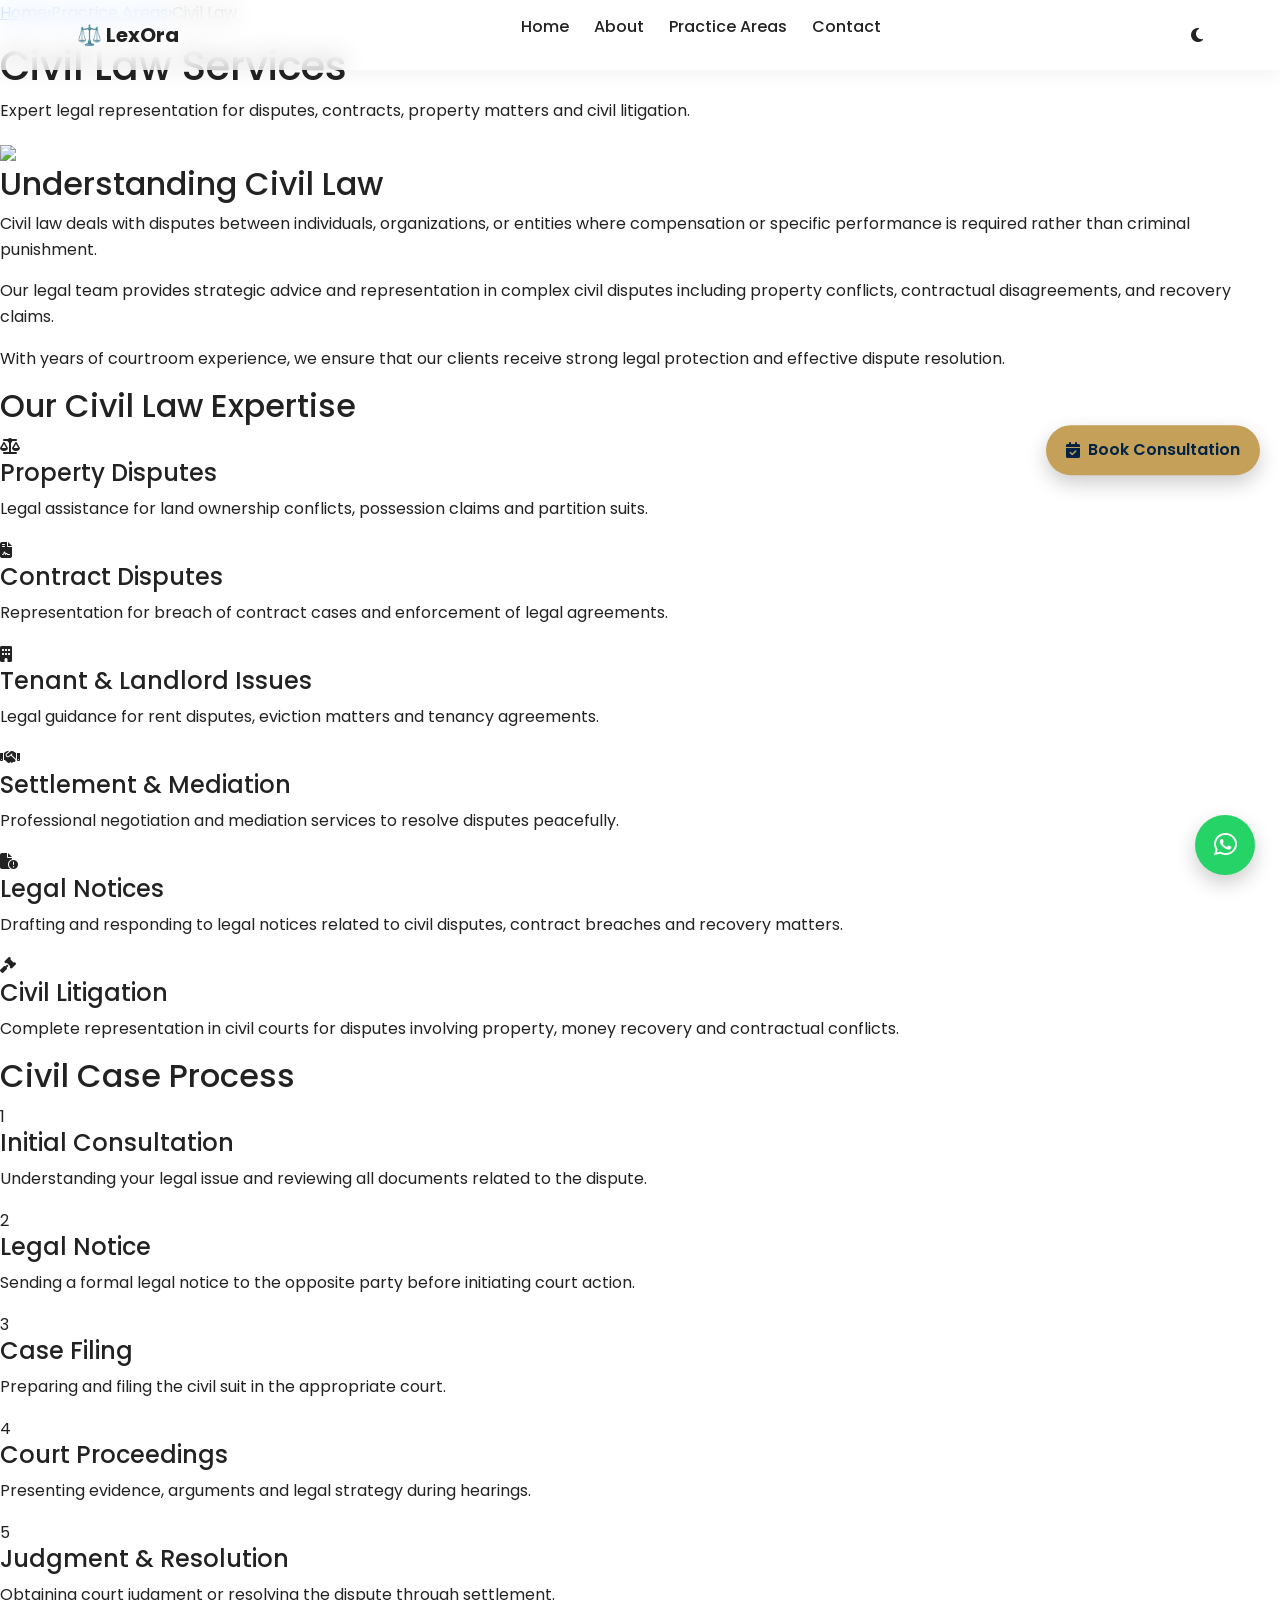
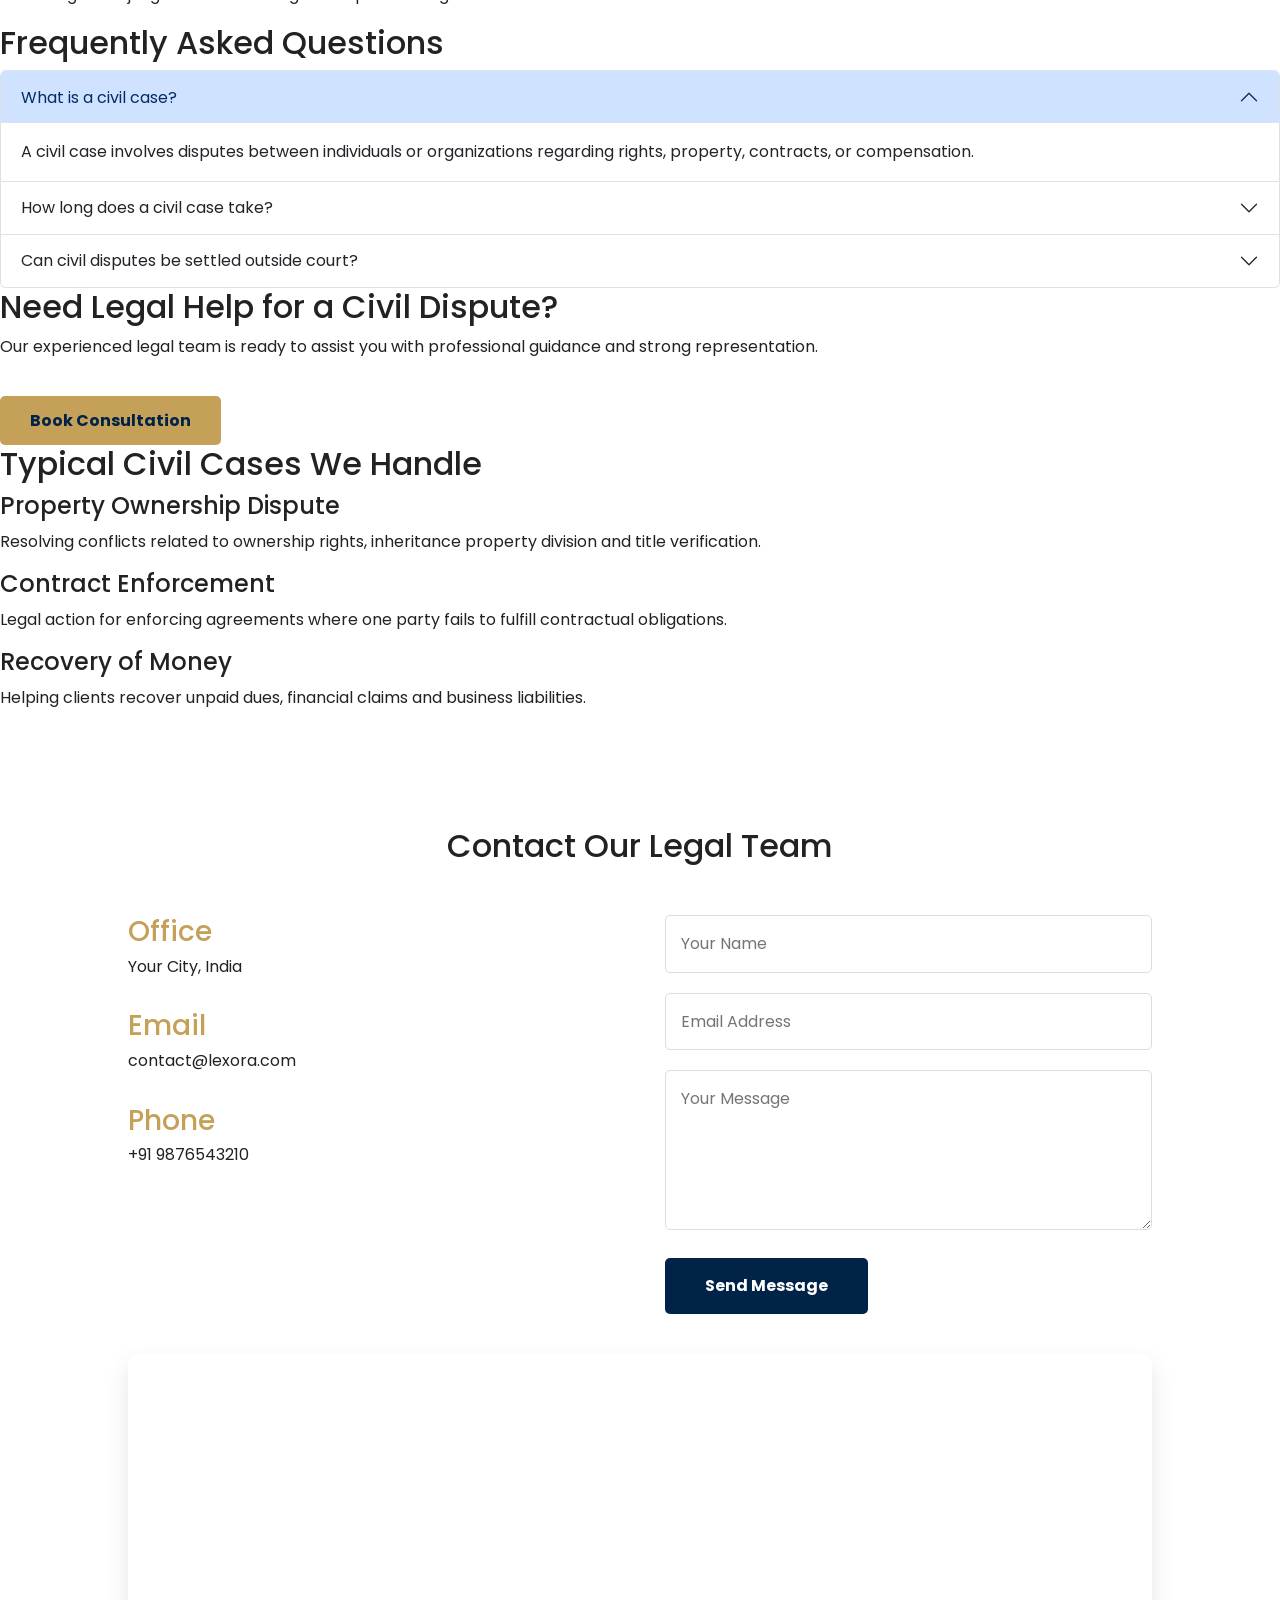
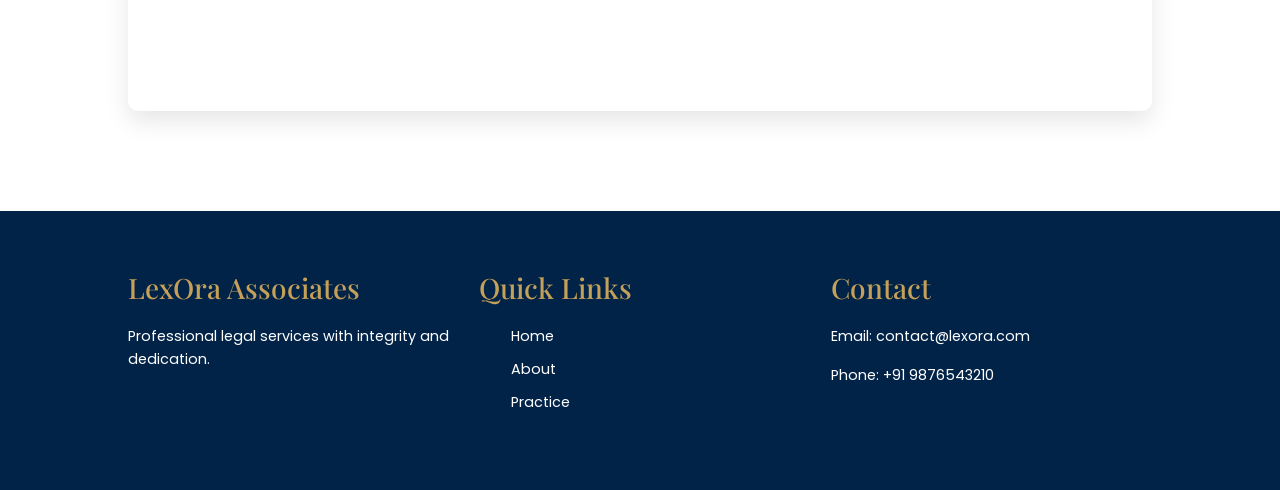
==== civil-law.html @ 140ff8e8 "new template and common header footer added header and footer get rendered in every page, civil-law." ====
<!DOCTYPE html>

<html lang="en">
<head>

    <meta charset="UTF-8">
    <meta name="viewport" content="width=device-width, initial-scale=1.0">
    <title>Civil Law | Lexora Associates</title>
    <meta name="description" content="Expert civil law services including property disputes, contract issues, recovery cases and legal consultation.">
    <meta name="keywords" content="civil lawyer, property dispute lawyer, civil litigation advocate">
    <meta name="author" content="LexOra Associates">

    <meta property="og:title" content="Civil Law Services | Lexora Associates">
    <meta property="og:description" content="Professional civil law legal services and dispute resolution.">
    <meta property="og:type" content="website">


    <!-- Google Fonts -->
    <link href="https://fonts.googleapis.com/css2?family=Poppins:wght@300;400;500;600&family=Playfair+Display:wght@600;700&display=swap" rel="stylesheet">
    <!-- Font Awesome -->
    <link rel="stylesheet" href="https://cdnjs.cloudflare.com/ajax/libs/font-awesome/6.5.0/css/all.min.css">
    <!-- Bootstrap -->
    <link href="https://cdn.jsdelivr.net/npm/bootstrap@5.3.2/dist/css/bootstrap.min.css" rel="stylesheet">
    <!-- AOS -->
    <link href="https://unpkg.com/aos@2.3.4/dist/aos.css" rel="stylesheet">
    <!-- Main Website CSS -->
    <link rel="stylesheet" href="css/style.css">
    <!-- Floating Menu CSS -->
    <link rel="stylesheet" href="css/mobile-floating-menu.css">
    <!-- Page Specific CSS -->
    <link rel="stylesheet" href="css/civil.css">

</head>
<body>

    <div class="scroll-progress"></div>

    <!-- Navigation Bar from js-->
    <div id="header"></div>

    <!-- HERO -->
    <section class="civil-hero">
        <div class="civil-overlay"></div>
        <div class="civil-content" data-aos="fade-up">
            <div class="breadcrumb">
                <a href="index.html">Home</a>
                <span>›</span>
                <a href="index.html#practice">Practice Areas</a>
                <span>›</span>
                <span class="current">Civil Law</span>
            </div>
            <h1>Civil Law Services</h1>
            <p>Expert legal representation for disputes, contracts, property matters and civil litigation.</p>
        </div>
    </section>

    <!-- ABOUT CIVIL LAW -->
    <section class="civil-about">
    <div class="civil-about-grid">
        <div data-aos="fade-right">
            <img src="images/civil-about.jpg">
        </div>
        <div data-aos="fade-left">
            <h2>Understanding Civil Law</h2>
            <p>Civil law deals with disputes between individuals, organizations, or entities where compensation or specific performance is required rather than criminal punishment.</p>
            <p>Our legal team provides strategic advice and representation in complex civil disputes including property conflicts, contractual disagreements, and recovery claims.</p>
            <p>With years of courtroom experience, we ensure that our clients receive strong legal protection and effective dispute resolution.</p>
        </div>
    </div>
    </section>

    <!-- CIVIL SERVICES -->
    <section class="civil-services">
        <h2 data-aos="fade-up">Our Civil Law Expertise</h2>
        <div class="service-grid">
            <div class="service-card" data-aos="zoom-in">
                <i class="fa-solid fa-scale-balanced"></i>
                <h4>Property Disputes</h4>
                <p>Legal assistance for land ownership conflicts, possession claims and partition suits.</p>
            </div>
            <div class="service-card" data-aos="zoom-in">
                <i class="fa-solid fa-file-contract"></i>
                <h4>Contract Disputes</h4>
                <p>Representation for breach of contract cases and enforcement of legal agreements.</p>
            </div>
            <div class="service-card" data-aos="zoom-in">
                <i class="fa-solid fa-building"></i>
                <h4>Tenant & Landlord Issues</h4>
                <p>Legal guidance for rent disputes, eviction matters and tenancy agreements.</p>
            </div>

            <div class="service-card" data-aos="zoom-in">
                <i class="fa-solid fa-handshake"></i>
                <h4>Settlement & Mediation</h4>
                <p>Professional negotiation and mediation services to resolve disputes peacefully.</p>
            </div>
            <div class="service-card" data-aos="zoom-in">
                <i class="fa-solid fa-file-circle-exclamation"></i>
                <h4>Legal Notices</h4>
                <p>Drafting and responding to legal notices related to civil disputes, contract breaches and recovery matters.</p>
            </div>
            <div class="service-card" data-aos="zoom-in">
                <i class="fa-solid fa-gavel"></i>
                <h4>Civil Litigation</h4>
                <p>Complete representation in civil courts for disputes involving property, money recovery and contractual conflicts.</p>
            </div>
        </div>
    </section>

    <!-- Civil Case Process Timeline Section -->
    <section class="civil-process">
        <h2 data-aos="fade-up">Civil Case Process</h2>
        <div class="timeline">
            <div class="timeline-item" data-aos="fade-right">
                <div class="timeline-number">1</div>
                <h4>Initial Consultation</h4>
                <p>Understanding your legal issue and reviewing all documents related to the dispute.</p>
            </div>
            <div class="timeline-item" data-aos="fade-left">
                <div class="timeline-number">2</div>
                <h4>Legal Notice</h4>
                <p>Sending a formal legal notice to the opposite party before initiating court action.</p>
            </div>
            <div class="timeline-item" data-aos="fade-right">
                <div class="timeline-number">3</div>
                <h4>Case Filing</h4>
                <p>Preparing and filing the civil suit in the appropriate court.</p>
            </div>
            <div class="timeline-item" data-aos="fade-left">
                <div class="timeline-number">4</div>
                <h4>Court Proceedings</h4>
                <p>Presenting evidence, arguments and legal strategy during hearings.</p>
            </div>
            <div class="timeline-item" data-aos="fade-right">
                <div class="timeline-number">5</div>
                <h4>Judgment & Resolution</h4>
                <p>Obtaining court judgment or resolving the dispute through settlement.</p>
            </div>
        </div>
    </section>

    <!-- FAQ Accordion Section -->
    <section class="civil-faq">
        <h2 data-aos="fade-up">Frequently Asked Questions</h2>
        <div class="accordion" id="faqAccordion">
            <div class="accordion-item">
                <h2 class="accordion-header">
                    <button class="accordion-button" type="button" data-bs-toggle="collapse" data-bs-target="#faq1">
                    What is a civil case?
                    </button>
                </h2>
                <div id="faq1" class="accordion-collapse collapse show" data-bs-parent="#faqAccordion">
                    <div class="accordion-body">
                    A civil case involves disputes between individuals or organizations regarding rights, property, contracts, or compensation.
                    </div>
                </div>
            </div>

            <div class="accordion-item">
                <h2 class="accordion-header">
                    <button class="accordion-button collapsed" type="button" data-bs-toggle="collapse" data-bs-target="#faq2">
                    How long does a civil case take?
                    </button>
                </h2>
                <div id="faq2" class="accordion-collapse collapse" data-bs-parent="#faqAccordion">
                    <div class="accordion-body">
                    The duration depends on the complexity of the case, court schedule and legal proceedings.
                    </div>
                </div>
            </div>

            <div class="accordion-item">
                <h2 class="accordion-header">
                    <button class="accordion-button collapsed" type="button" data-bs-toggle="collapse" data-bs-target="#faq3">
                    Can civil disputes be settled outside court?
                    </button>
                </h2>
                <div id="faq3" class="accordion-collapse collapse" data-bs-parent="#faqAccordion">
                    <div class="accordion-body">
                    Yes. Many civil disputes are resolved through negotiation, mediation or arbitration without going to trial.
                    </div>
                </div>
            </div>
        </div>
    </section>

    <!-- Call To Action Section -->
    <section class="civil-cta" data-aos="zoom-in">
        <h2>Need Legal Help for a Civil Dispute?</h2>
        <p>Our experienced legal team is ready to assist you with professional guidance and strong representation.</p>
        <a href="#contact" class="cta-button">Book Consultation</a>
    </section>

    <!-- CASE EXAMPLES -->
    <section class="case-section">
        <h2 data-aos="fade-up">Typical Civil Cases We Handle</h2>
        <div class="case-grid">
            <div class="case-card" data-aos="fade-up">
                <h4>Property Ownership Dispute</h4>
                <p>Resolving conflicts related to ownership rights, inheritance property division and title verification.</p>
            </div>
            <div class="case-card" data-aos="fade-up">
                <h4>Contract Enforcement</h4>
                <p>Legal action for enforcing agreements where one party fails to fulfill contractual obligations.</p>
            </div>
            <div class="case-card" data-aos="fade-up">
                <h4>Recovery of Money</h4>
                <p>Helping clients recover unpaid dues, financial claims and business liabilities.</p>
            </div>
        </div>
    </section>

    <!-- CONTACT SECTION -->
    <section class="contact-section" id="contact">
        <h2>Contact Our Legal Team</h2>
        <div class="contact-wrapper">
            <div class="contact-info">
                <div class="info-item">
                    <h3>Office</h3>
                    <p>Your City, India</p>
                </div>
                <div class="info-item">
                    <h3>Email</h3>
                    <p>contact@lexora.com</p>
                </div>
                <div class="info-item">
                    <h3>Phone</h3>
                    <p>+91 9876543210</p>
                </div>
            </div>
            <div class="contact-form">
            <form>
                <input type="text" placeholder="Your Name" required>
                <input type="email" placeholder="Email Address" required>
                <textarea rows="5" placeholder="Your Message"></textarea>
                <button class="submit-btn">Send Message</button>
            </form>
            </div>
        </div>
        <div class="map-container">
        <iframe src="https://maps.google.com/maps?q=delhi&t=&z=13&ie=UTF8&iwloc=&output=embed"
        width="100%" height="350" style="border:0;"></iframe>
        </div>
    </section>

    <!-- FOOTER from js -->
    <div id="footer"></div>

    <!-- sticky consultation button -->
    <a href="#contact" class="consult-btn">
        <i class="fas fa-calendar-check"></i>
        <span>Book Consultation</span>
    </a>

    <!-- MOBILE FLOATING CONTACT MENU -->
    <div class="mobile-contact-menu">
        <div class="mobile-contact-options">
            <a href="tel:+919876543210" class="m-contact call"><i class="fa-solid fa-phone"></i></a>
            <a href="https://wa.me/919876543210" class="m-contact whatsapp"><i class="fa-brands fa-whatsapp"></i></a>
            <a href="mailto:contact@lexora.com" class="m-contact email"><i class="fa-solid fa-envelope"></i></a>
            <a href="#contact" class="m-contact consult"><i class="fa-solid fa-scale-balanced"></i></a>
        </div>
        <button class="mobile-contact-btn">
            <i class="fa-solid fa-comment-dots"></i>
        </button>
    </div>

    <!-- Whats app icon -->
    <a href="https://wa.me/917876379427" class="whatsapp-btn" target="_blank">
    <i class="fab fa-whatsapp"></i>
    </a>

    <!-- SCRIPTS -->
    <script src="https://unpkg.com/aos@2.3.4/dist/aos.js"></script>
    <script src="https://cdn.jsdelivr.net/npm/bootstrap@5.3.2/dist/js/bootstrap.bundle.min.js"></script>

    <script>
    AOS.init({
        duration:1000,
        once:true
    });
    </script>

    <script src="js/mobile-floating-menu.js"></script>
    <script src="js/script.js"></script>

</body>
</html>
---- css/style.css ----
/* General Reset */
*{
    margin:0;
    padding:0;
    box-sizing:border-box;
    font-family:'Poppins',sans-serif;
}

html{
    scroll-behavior:smooth;
}

body{
    background:#ffffff;
    color:#222;
    line-height:1.6;
    transition:0.3s;
}

.scroll-progress{
    position:fixed;
    top:0;
    left:0;
    height:4px;
    background:#c5a059;
    width:0%;
    z-index:9999;
}

/* DARK MODE GLOBAL */
body.dark{
    background:#0f172a;
    color:#e2e8f0;
}

body.dark .nav-links a{
    color:#e2e8f0;
}

section{
scroll-margin-top:80px;
}

.theme-toggle,
.menu-btn{
cursor: pointer;
}

.theme-toggle:hover,
.menu-btn:hover{
opacity:0.8;
transform:scale(1.1);
transition:0.3s;
}

/* sections background */

body.dark .about-section,
body.dark .practice-section,
body.dark .testimonial-section,
body.dark .contact-section{
    background:#0f172a;
    color:#e2e8f0;
}
/* Navbar Style */
.navbar{
    position:fixed;
    top:0;
    left:0;
    width:100%;
    display:flex;
    justify-content:space-between;
    align-items:center;
    padding:14px 6%;
    background:rgba(255,255,255,0.7);
    backdrop-filter:blur(12px);
    box-shadow:0 4px 20px rgba(0,0,0,0.05);
    z-index:999;
    box-sizing: border-box;
}

.navbar div{
    display:flex;
    align-items:center;
    gap:15px;
}

body.dark .navbar{
    background:rgba(30,41,59,0.7);
}

.logo{
    font-weight:700;
    font-size:20px;
}

.nav-links{
    display:flex;
    list-style:none;
    gap:25px;
}

.nav-links a{
    position:relative;
    text-decoration:none;
    color:#222;
    padding:5px 0;
    font-weight:500;
}

.nav-links a::after{
    content:"";
    position:absolute;
    left:0;
    bottom:-3px;
    width:0%;
    height:2px;
    background:#c9a96e;
    transition:0.3s ease;
}

.nav-links a:hover::after{
    width:100%;
}

body.dark .nav-links a{
    color:#f1f5f9;
}

.menu-close{
    position:absolute;
    top:20px;
    right:20px;
    font-size:24px;
    color:white;
    cursor:pointer;
    display:none;
}

/* MOBILE MENU */
@media (min-width:769px){
    .menu-btn{
    display:none !important;
    }
}

/* Hero Section */
.hero-content h1 {
    font-family: 'Playfair Display', serif;
    font-size: 3.5rem;
    margin-bottom: 20px;
}

.cta-button {
    display: inline-block;
    padding: 12px 30px;
    background: #c5a059;
    color: #002347;
    text-decoration: none;
    font-weight: bold;
    border-radius: 5px;
    margin-top: 20px;
    transition: 0.3s;
}

.cta-button:hover {
    background: white;
    transform: translateY(-3px);
}


/* New Css for hero section */
.hero{
    height:100vh;
    background:url("../images/legal.jpg") center/cover no-repeat;
    position:relative;
    display:flex;
    align-items:center;
    justify-content:center;
    text-align:center;
    color:white;
}

.hero-overlay{
    position:absolute;
    top:0;
    left:0;
    width:100%;
    height:100%;
    background:rgba(0,0,0,0.6);
}

.hero-content{
    position:relative;
    max-width:700px;
}

.secondary-btn{
    margin-left:15px;
    padding:12px 25px;
    border:2px solid white;
    color:white;
    text-decoration:none;
}

/* Counter Section */

.counter-section{
    background:#0f172a;
    color:white;
    padding:70px 10%;
    text-align:center;
}

.counter-grid{
    display:grid;
    grid-template-columns:repeat(auto-fit,minmax(200px,1fr));
    gap:30px;
}

.counter-box h2{
    font-size:40px;
    margin-bottom:10px;
}

/* Practice Areas Section */

.practice-section{
    padding:90px 10%;
    background:#f1f5f9;
    text-align:center;
}

.practice-link{
    text-decoration:none;
    color:inherit;
    display:block;
}

.practice-section h2{
    font-size:36px;
    margin-bottom:10px;
}

.practice-subtitle{
    color:#555;
    margin-bottom:50px;
}

.practice-grid{
    display:grid;
    grid-template-columns:repeat(auto-fit,minmax(250px,1fr));
    gap:30px;
}

.practice-card{
    background:white;
    padding:40px 25px;
    border-radius:10px;
    box-shadow:0 10px 25px rgba(0,0,0,0.08);
    transition:0.4s;
    position:relative;
}

.practice-card:hover{
    transform:translateY(-10px);
    box-shadow:0 15px 35px rgba(0,0,0,0.15);
}

.practice-icon{
    font-size:40px;
    margin-bottom:15px;
}

.practice-card h3{
    margin-bottom:10px;
}

.practice-card p{
    color:#666;
    margin-bottom:20px;
}

.read-more{
    text-decoration:none;
    font-weight:600;
    color:#0f172a;
    border-bottom:2px solid transparent;
    transition:0.3s;
}

.card-container {
    display: grid;
    grid-template-columns: repeat(auto-fit, minmax(300px, 1fr));
    gap: 30px;
}

.card {
    background: white;
    padding: 40px;
    border-radius: 10px;
    box-shadow: 0 5px 15px rgba(0,0,0,0.05);
    transition: 0.3s;
    border-bottom: 4px solid transparent;
}

.card:hover {
    transform: translateY(-10px);
    border-bottom: 4px solid #c5a059;
}

.card h3 {
    margin-bottom: 15px;
    color: #002347;
}

body.dark .practice-card,
body.dark .testimonial-card{
    background:#1e293b;
    color:#f1f5f9;
}

/* PRACTICE CARD PREMIUM HOVER */
.practice-card{
    overflow:hidden;
}

.practice-card::before{
    content:"";
    position:absolute;
    top:0;
    left:-100%;
    width:100%;
    height:4px;
    background:#c5a059;
    transition:0.4s;
}

.practice-card:hover::before{
    left:0;
}

.practice-card:hover .practice-icon{
    transform:scale(1.2) rotate(5deg);
    color:#c5a059;
}

.practice-icon{
    transition:0.4s;
}

.practice-card:hover .read-more{
    color:#c5a059;
    letter-spacing:1px;
}

.practice-card::after{
    content:"";
    position:absolute;
    bottom:0;
    right:0;
    width:0;
    height:0;
    background:rgba(197,160,89,0.08);
    transition:0.4s;
    border-radius:50%;
}

.practice-card:hover::after{
    width:250%;
    height:250%;
}

/* testimonail-section */
.testimonial-section{
    padding:80px 10%;
    background:#f8fafc;
    text-align:center;
}

.testimonial-grid{
    display:grid;
    grid-template-columns:repeat(auto-fit,minmax(300px,1fr));
    gap:30px;
    margin-top:40px;
}

.testimonial-card{
    background:white;
    padding:30px;
    border-radius:8px;
    box-shadow:0 10px 20px rgba(0,0,0,0.08);
}

/* Contact Section Styling */
.contact-section {
    padding: 100px 10%;
    background: #fff;
    text-align: center;
}

.contact-wrapper {
    display: flex;
    flex-wrap: wrap;
    gap: 50px;
    margin-top: 50px;
    text-align: left;
}

.contact-info, .contact-form {
    flex: 1;
    min-width: 300px;
}

.info-item {
    margin-bottom: 30px;
}

.info-item h3 {
    color: #c5a059;
    margin-bottom: 5px;
}

.contact-form input, .contact-form textarea {
    width: 100%;
    padding: 15px;
    margin-bottom: 20px;
    border: 1px solid #ddd;
    border-radius: 5px;
    font-family: inherit;
}

.submit-btn {
    padding: 15px 40px;
    background: #002347;
    color: white;
    border: none;
    border-radius: 5px;
    cursor: pointer;
    font-weight: bold;
    transition: 0.3s;
}

.submit-btn:hover {
    background: #c5a059;
    color: #002347;
}

/* About Section Styling */
.about-section {
    padding: 100px 10%;
    background: #fff;
}

.about-container {
    display: flex;
    align-items: center;
    gap: 60px;
    flex-wrap: wrap;
}

.about-image {
    flex: 1;
    min-width: 300px;
}

.about-image img {
    width: 100%;
    border-radius: 15px;
    box-shadow: 20px 20px 0px #c5a059; /* Gold shadow effect */
}

.about-text {
    flex: 1.5;
    min-width: 300px;
}

.about-text h2 {
    font-family: 'Playfair Display', serif;
    font-size: 2.5rem;
    color: #002347;
    margin-bottom: 10px;
}

.about-text .subtitle {
    color: #c5a059;
    font-weight: 600;
    margin-bottom: 20px;
    text-transform: uppercase;
    letter-spacing: 1px;
}

.about-text p {
    margin-bottom: 20px;
    color: #555;
    font-size: 1.1rem;
}

.achievements {
    list-style: none;
}

.achievements li {
    margin-bottom: 10px;
    font-weight: 600;
    color: #002347;
}

body.dark input,
body.dark textarea{
    background:#1e293b;
    color:white;
    border:1px solid #334155;
}

.whatsapp-btn{
    position:fixed;
    bottom:25px;
    right:25px;
    background:#25D366;
    color:white;
    font-size:26px;
    width:60px;
    height:60px;
    display:flex;
    align-items:center;
    justify-content:center;
    border-radius:50%;
    text-decoration:none;
    box-shadow:0 8px 20px rgba(0,0,0,0.2);
}

.whatsapp-btn{
    animation:whatsappPulse 2s infinite;
}

@keyframes whatsappPulse{
    0%{
    box-shadow:0 0 0 0 rgba(37,211,102,0.7);
    }
    70%{
    box-shadow:0 0 0 15px rgba(37,211,102,0);
    }
    100%{
    box-shadow:0 0 0 0 rgba(37,211,102,0);
    }
}

/* google Map styling */
.map-container{
    margin-top:40px;
    border-radius:10px;
    overflow:hidden;
    box-shadow:0 10px 25px rgba(0,0,0,0.1);
}

/* sticky-consultation-button */
.consult-btn{
    position:fixed;
    right:20px;
    top:50%;
    transform:translateY(-50%);
    background:#c5a059;
    color:#002347;
    padding:12px 20px;
    font-weight:600;
    border-radius:30px;
    text-decoration:none;
    box-shadow:0 8px 20px rgba(0,0,0,0.2);
    z-index:999;
    display:flex;
    align-items:center;
    gap:8px;
}

/* Footer Styling */
footer {
    background: #002347; /* Navy Blue */
    color: white;
    padding: 60px 10%;
    font-size: 0.9rem;
}

.footer-container {
    display: grid;
    grid-template-columns: repeat(auto-fit, minmax(250px, 1fr));
    gap: 30px;
}

.footer-info h3, .footer-links h3, .footer-contact h3 {
    color: #c5a059; /* Gold */
    margin-bottom: 20px;
    font-family: 'Playfair Display', serif;
}

.footer-info p {
    margin-bottom: 10px;
}

.footer-links ul {
    list-style: none;
}

.footer-links ul li a {
    color: white;
    text-decoration: none;
    transition: 0.3s;
    display: block;
    margin-bottom: 10px;
}

.footer-links ul li a:hover {
    color: #c5a059;
    text-decoration: underline;
}

body.dark footer{
background:#020617;
}



/* Responsive Adjustments */
@media (max-width: 768px) {

    html,body{
        overflow-x:hidden;
    }

    .about-container {
        flex-direction: column;
        text-align: center;
    }
    .about-image img {
        box-shadow: 10px 10px 0px #c5a059;
    }

    .menu-btn{
        display:block;
    }

    .menu-close{
        display:block;
    }

    .menu-close:hover{
        color:#c9a96e;
        transform:rotate(90deg);
        transition:0.3s;
    }
    
    body{
        overflow-x:hidden;
    }

    .nav-links{
        position:fixed;
        top:0;
        left:-100%;
        height:100vh;
        width:260px;

        /* GLASSMORPHISM */
        background:rgba(15,23,42,0.85);
        backdrop-filter:blur(16px);
        -webkit-backdrop-filter:blur(16px);

        flex-direction:column;
        align-items:flex-start;
        padding:90px 30px;
        gap:20px;

        transition:0.4s ease;
        z-index:1000;

        box-shadow:0 10px 30px rgba(0,0,0,0.2);
    }

    .nav-links.active{
        left:0;
    }

    .nav-links a{
        font-size:18px;
        width:100%;
        padding:12px 0;
        border-bottom:1px solid rgba(255,255,255,0.15);
        color:#f8fafc;
        font-weight:600;
        letter-spacing:0.5px;
    }

    /* DARK MODE */

    body.dark .nav-links{
        background:rgba(15,23,42,0.7);
    }

    /* OVERLAY  dark transparent layer mobile menu open hone par background ko dim kar deti hai */
    .nav-overlay{
        position:fixed;
        top:0;
        left:0;
        width:100%;
        height:100%;
        background:rgba(0,0,0,0.35);
        opacity:0;
        visibility:hidden;
        transition:0.3s;
        z-index:900;
    }

    .nav-overlay.active{
        opacity:1;
        visibility:visible;
    }

}
---- css/mobile-floating-menu.css ----
/* MOBILE FLOATING CONTACT MENU */

.mobile-contact-menu{
    display:none;
}

@media (max-width:768px){
.mobile-contact-menu{
    display:block;
    position:fixed;
    bottom:10px;
    left:10px;
    z-index:999;
}

.mobile-contact-btn{
    width:55px;
    height:55px;
    border:none;
    border-radius:50%;
    background:#002347;
    color:white;
    font-size:20px;
    cursor:pointer;
    box-shadow:0 8px 20px rgba(0,0,0,0.25);
}

.mobile-contact-options{
    display:flex;
    flex-direction:column;
    gap:10px;
    margin-bottom:10px;
    opacity:0;
    transform:translateY(20px);
    pointer-events:none;
    transition:0.3s;
}

.mobile-contact-menu.active .mobile-contact-options{
    opacity:1;
    transform:translateY(0);
    pointer-events:auto;
}

.m-contact{
    width:45px;
    height:45px;
    border-radius:50%;
    display:flex;
    align-items:center;
    justify-content:center;
    color:white;
    font-size:18px;
    text-decoration:none;
    box-shadow:0 6px 15px rgba(0,0,0,0.2);
}

.m-contact.call{
    background:#2563eb;
}

.m-contact.whatsapp{
    background:#25D366;
}

.m-contact.email{
    background:#ef4444;
}

.m-contact.consult{
    background:#c5a059;
}

/* remove old icons */

.whatsapp-btn{
    display:none;
}

.consult-btn{
    display:none;
}

}
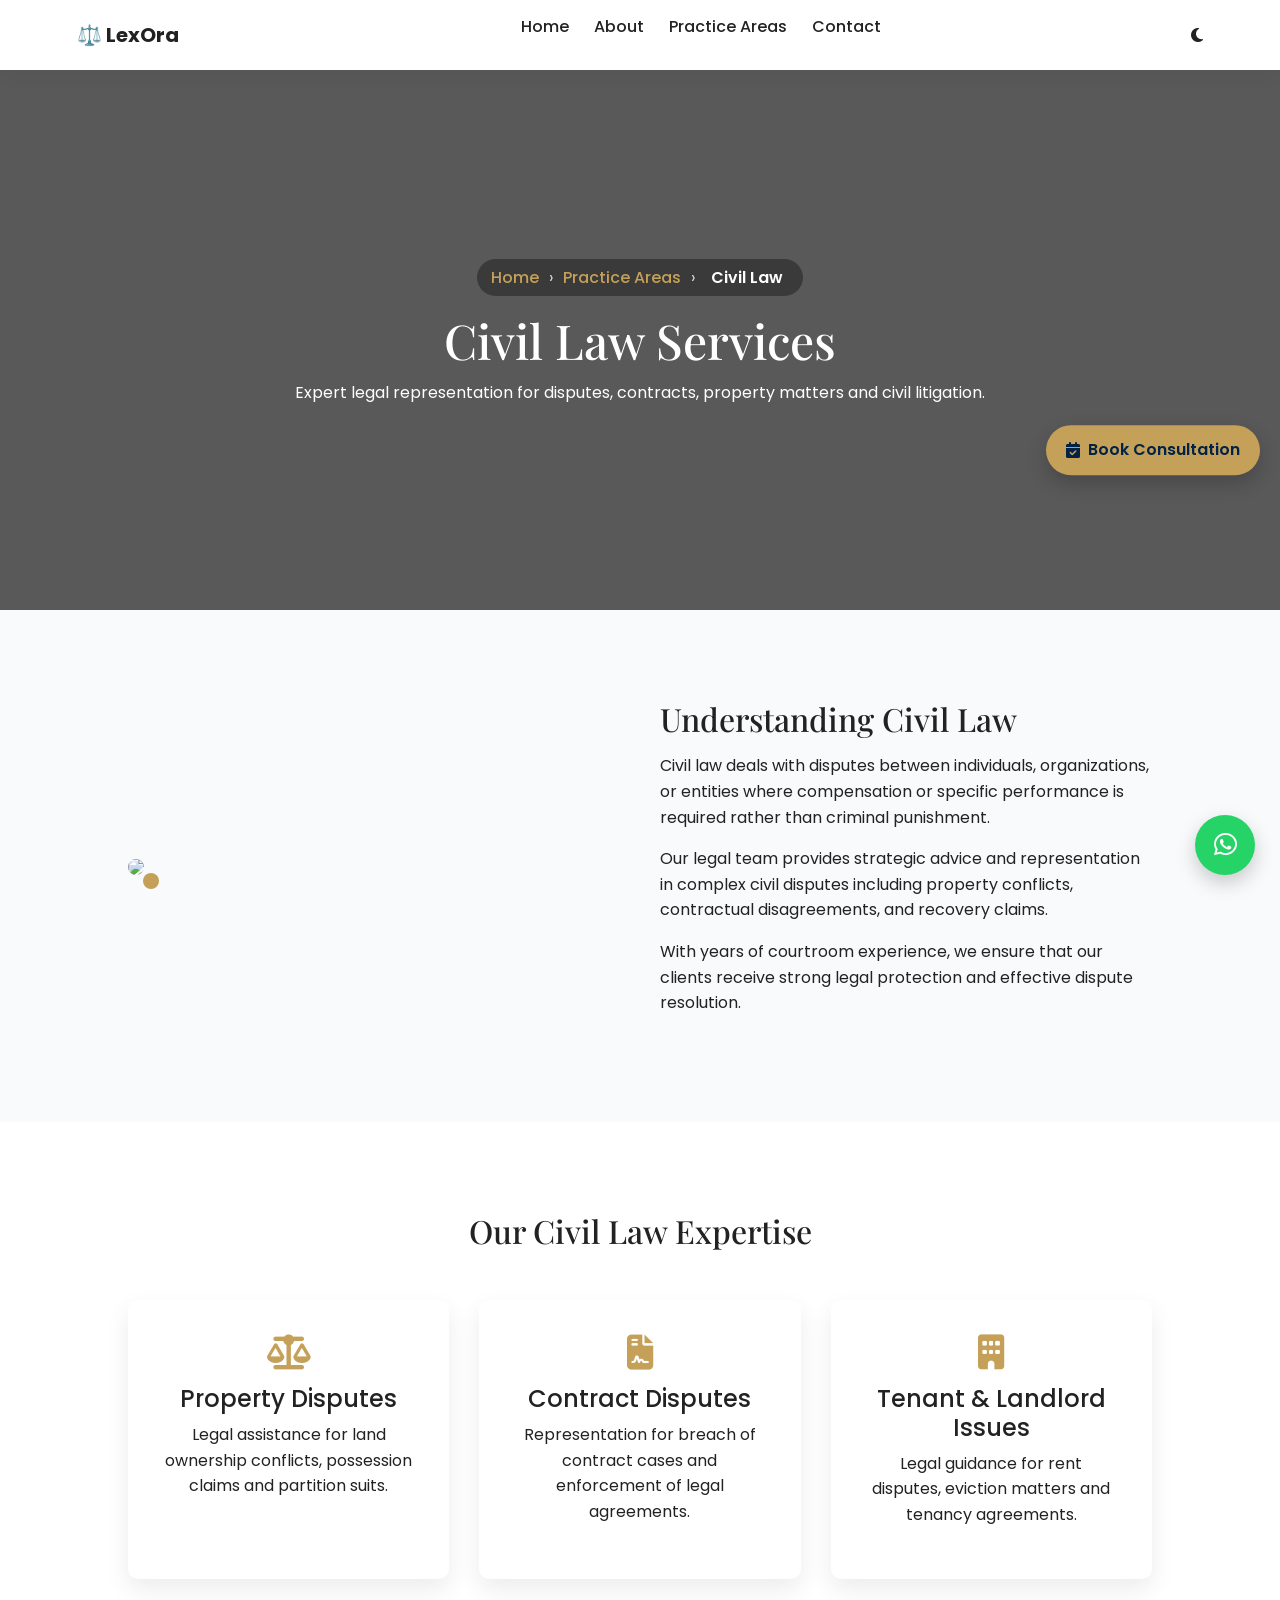
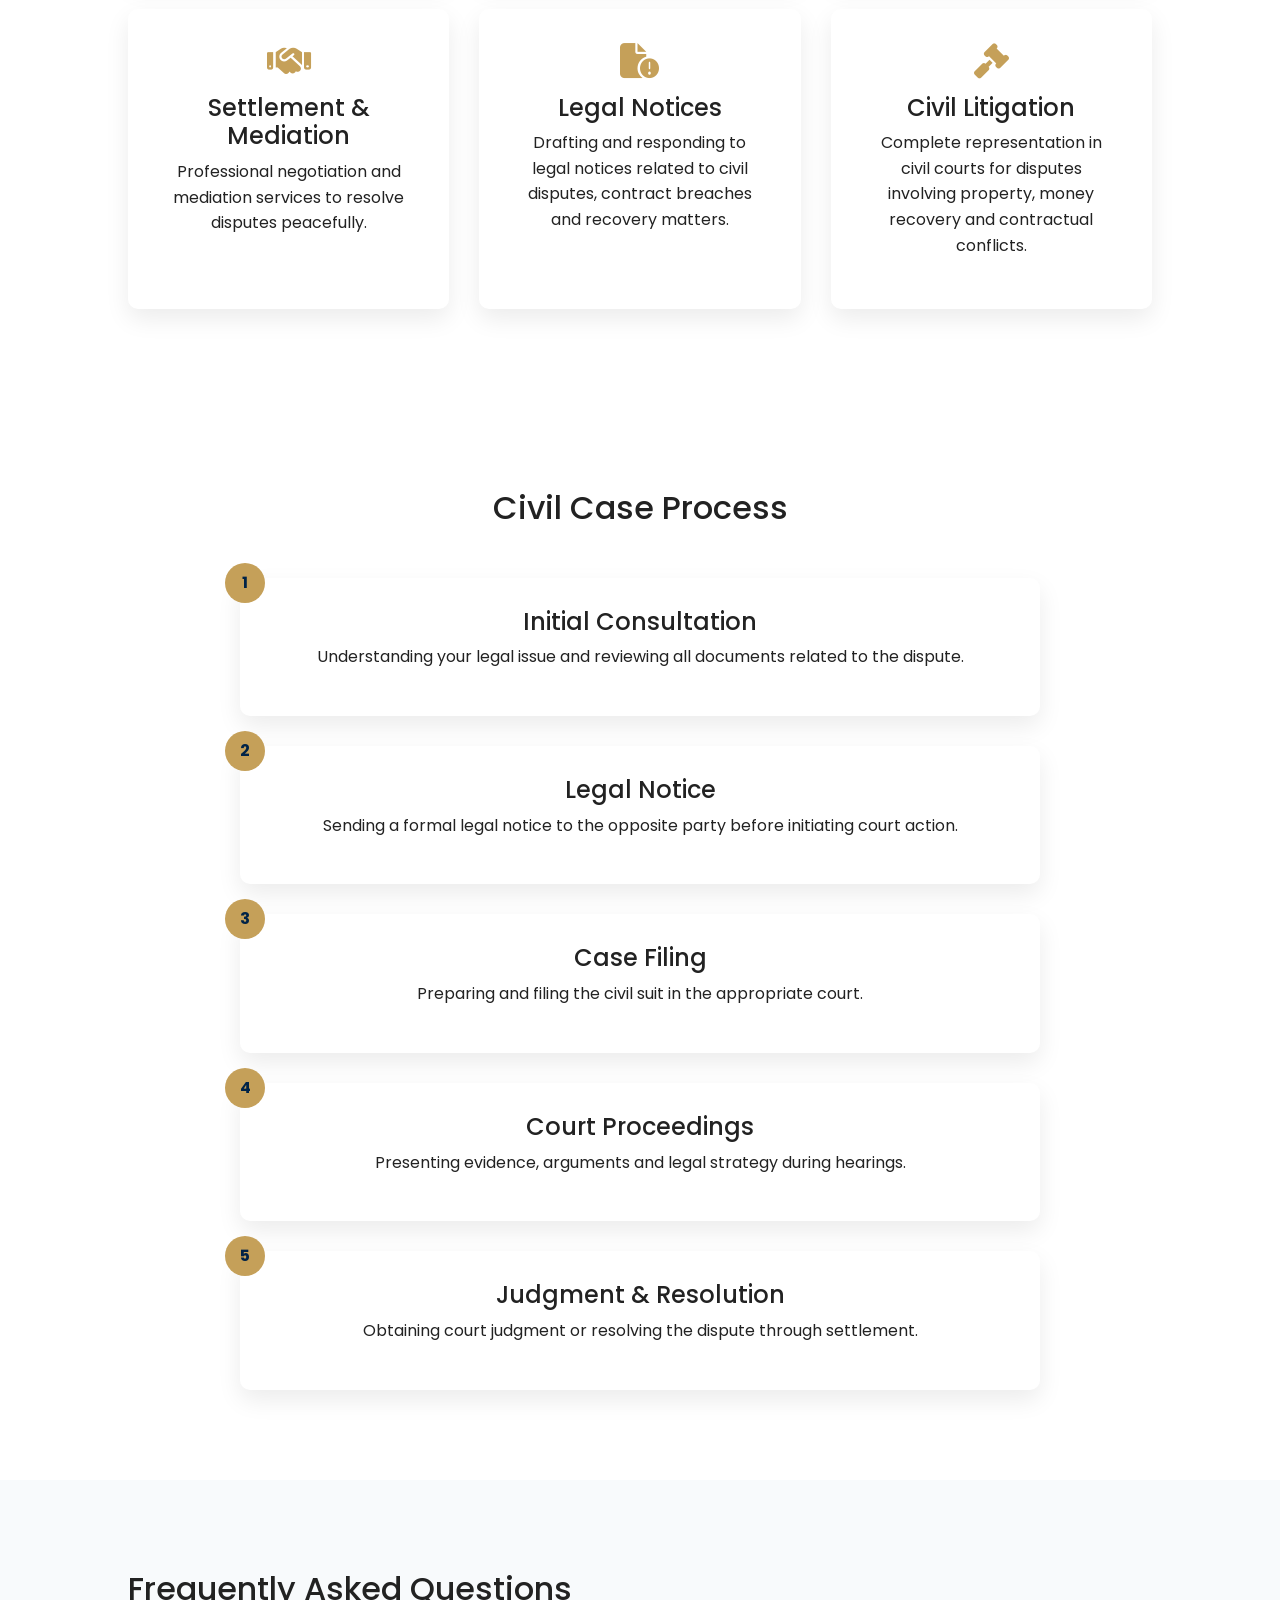
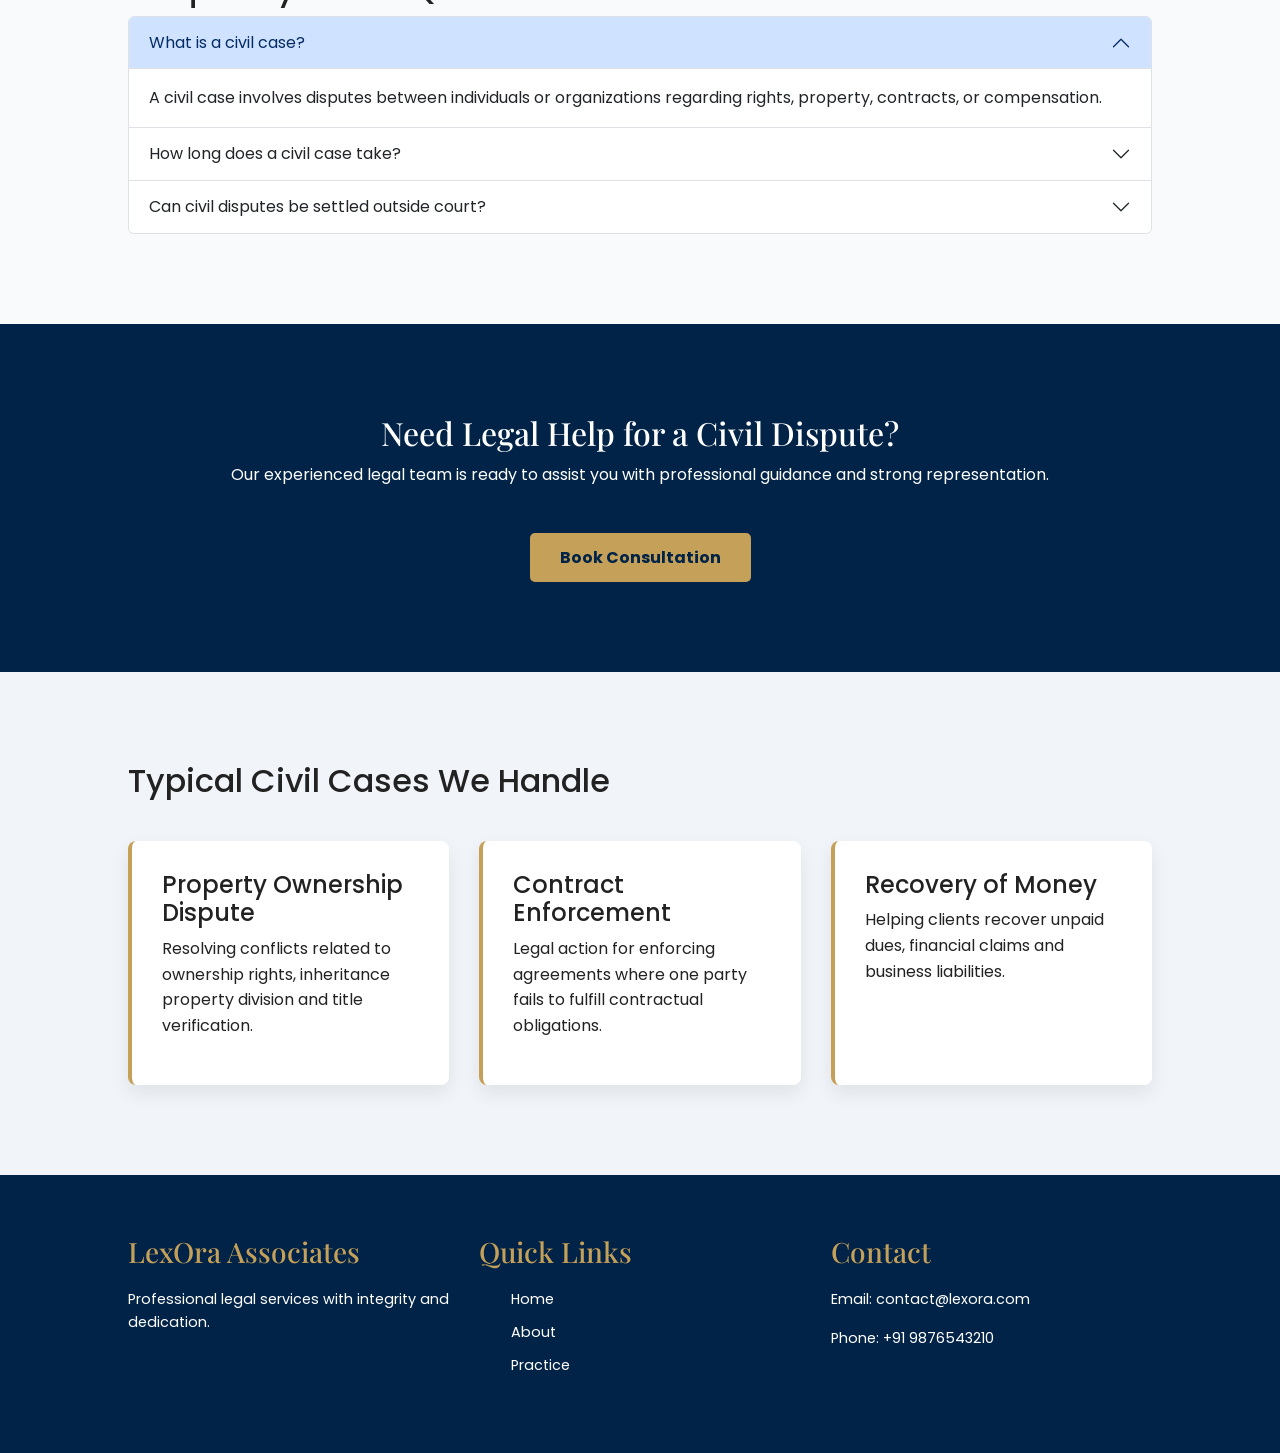
==== commit 78a74361: "Remove redundant HTML code from civil-law.html contacts.html is added in components. and now contact" ====
--- a/civil-law.html
+++ b/civil-law.html
@@ -210,39 +210,9 @@
         </div>
     </section>
 
-    <!-- CONTACT SECTION -->
-    <section class="contact-section" id="contact">
-        <h2>Contact Our Legal Team</h2>
-        <div class="contact-wrapper">
-            <div class="contact-info">
-                <div class="info-item">
-                    <h3>Office</h3>
-                    <p>Your City, India</p>
-                </div>
-                <div class="info-item">
-                    <h3>Email</h3>
-                    <p>contact@lexora.com</p>
-                </div>
-                <div class="info-item">
-                    <h3>Phone</h3>
-                    <p>+91 9876543210</p>
-                </div>
-            </div>
-            <div class="contact-form">
-            <form>
-                <input type="text" placeholder="Your Name" required>
-                <input type="email" placeholder="Email Address" required>
-                <textarea rows="5" placeholder="Your Message"></textarea>
-                <button class="submit-btn">Send Message</button>
-            </form>
-            </div>
-        </div>
-        <div class="map-container">
-        <iframe src="https://maps.google.com/maps?q=delhi&t=&z=13&ie=UTF8&iwloc=&output=embed"
-        width="100%" height="350" style="border:0;"></iframe>
-        </div>
-    </section>
-
+    <!-- contacts section -->
+    <div id="contact-section"></div>
+    
     <!-- FOOTER from js -->
     <div id="footer"></div>
 
@@ -286,3 +256,4 @@
 
 </body>
 </html>
+
--- a/css/style.css
+++ b/css/style.css
@@ -134,7 +134,7 @@
     font-size:24px;
     color:white;
     cursor:pointer;
-    display:none;
+    display:none !important;
 }
 
 /* MOBILE MENU */
--- a/css/civil.css
+++ b/css/civil.css
@@ -0,0 +1,284 @@
+/* CIVIL HERO */
+
+.civil-hero{
+height:60vh;
+background:url("images/civil-law.jpg") center/cover no-repeat;
+position:relative;
+display:flex;
+align-items:center;
+justify-content:center;
+text-align:center;
+color:white;
+margin-top:70px;
+}
+
+.civil-overlay{
+position:absolute;
+top:0;
+left:0;
+width:100%;
+height:100%;
+background:rgba(0,0,0,0.65);
+}
+
+.civil-content{
+position:relative;
+max-width:700px;
+}
+
+.civil-content h1{
+font-family:'Playfair Display',serif;
+font-size:48px;
+margin-bottom:10px;
+}
+
+/* CIVIL ABOUT */
+
+.civil-about{
+padding:90px 10%;
+background:#f8fafc;
+}
+
+body.dark .civil-about{
+background:#0f172a;
+}
+
+.civil-about-grid{
+display:grid;
+grid-template-columns:repeat(auto-fit,minmax(300px,1fr));
+gap:40px;
+align-items:center;
+}
+
+.civil-about img{
+width:100%;
+border-radius:12px;
+box-shadow:15px 15px 0 #c5a059;
+}
+
+.civil-about h2{
+font-family:'Playfair Display',serif;
+margin-bottom:15px;
+}
+
+/* CIVIL SERVICES */
+
+.civil-services{
+padding:90px 10%;
+text-align:center;
+}
+
+.civil-services h2{
+font-family:'Playfair Display',serif;
+margin-bottom:50px;
+}
+
+.service-grid{
+display:grid;
+grid-template-columns:repeat(auto-fit,minmax(250px,1fr));
+gap:30px;
+}
+
+.service-card{
+background:white;
+padding:35px;
+border-radius:10px;
+box-shadow:0 10px 25px rgba(0,0,0,0.08);
+transition:0.4s;
+position:relative;
+overflow:hidden;
+}
+
+.service-card:hover{
+transform:translateY(-10px);
+box-shadow:0 15px 35px rgba(0,0,0,0.15);
+}
+
+/* GOLD TOP LINE EFFECT */
+
+.service-card::before{
+content:"";
+position:absolute;
+top:0;
+left:-100%;
+width:100%;
+height:4px;
+background:#c5a059;
+transition:0.4s;
+}
+
+.service-card:hover::before{
+left:0;
+}
+
+/* ICON ANIMATION */
+
+.service-card i{
+font-size:35px;
+color:#c5a059;
+margin-bottom:15px;
+transition:0.4s;
+}
+
+.service-card:hover i{
+transform:scale(1.2) rotate(5deg);
+}
+
+/* SOFT GOLD BACKGROUND */
+
+.service-card::after{
+content:"";
+position:absolute;
+bottom:0;
+right:0;
+width:0;
+height:0;
+background:rgba(197,160,89,0.08);
+transition:0.4s;
+border-radius:50%;
+}
+
+.service-card:hover::after{
+width:250%;
+height:250%;
+}
+
+body.dark .service-card{
+background:#1e293b;
+color:white;
+}
+
+/* CASE EXAMPLES */
+
+.case-section{
+padding:90px 10%;
+background:#f1f5f9;
+}
+
+body.dark .case-section{
+background:#020617;
+}
+
+.case-grid{
+display:grid;
+grid-template-columns:repeat(auto-fit,minmax(300px,1fr));
+gap:30px;
+margin-top:40px;
+}
+
+.case-card{
+background:white;
+padding:30px;
+border-left:4px solid #c5a059;
+border-radius:8px;
+box-shadow:0 8px 20px rgba(0,0,0,0.08);
+}
+
+body.dark .case-card{
+background:#1e293b;
+}
+
+
+/* BREADCRUMB */
+
+/* .breadcrumb{
+margin-bottom:15px;
+font-size:14px;
+letter-spacing:0.5px;
+} */
+
+.breadcrumb{
+display:inline-block;
+padding:6px 14px;
+background:rgba(0,0,0,0.35);
+border-radius:20px;
+}
+
+.breadcrumb a{
+color:#c5a059;
+text-decoration:none;
+font-weight:500;
+}
+
+.breadcrumb span{
+margin:0 6px;
+color:#ddd;
+}
+
+.breadcrumb .current{
+color:white;
+font-weight:600;
+}
+
+body.dark .breadcrumb span{
+color:#94a3b8;
+}
+/* CIVIL PROCESS TIMELINE */
+
+.civil-process{
+padding:90px 10%;
+text-align:center;
+}
+
+.timeline{
+margin-top:50px;
+display:grid;
+gap:30px;
+max-width:800px;
+margin-left:auto;
+margin-right:auto;
+}
+
+.timeline-item{
+background:white;
+padding:30px;
+border-radius:10px;
+box-shadow:0 10px 25px rgba(0,0,0,0.08);
+position:relative;
+}
+
+.timeline-number{
+position:absolute;
+top:-15px;
+left:-15px;
+width:40px;
+height:40px;
+background:#c5a059;
+color:#002347;
+border-radius:50%;
+display:flex;
+align-items:center;
+justify-content:center;
+font-weight:700;
+}
+
+/* FAQ */
+
+.civil-faq{
+padding:90px 10%;
+background:#f8fafc;
+}
+
+body.dark .civil-faq{
+background:#020617;
+}
+
+/* CTA */
+
+.civil-cta{
+padding:90px 10%;
+text-align:center;
+background:#002347;
+color:white;
+}
+
+.civil-cta h2{
+font-family:'Playfair Display',serif;
+margin-bottom:10px;
+}
+
+.civil-cta p{
+margin-bottom:25px;
+}
+
+
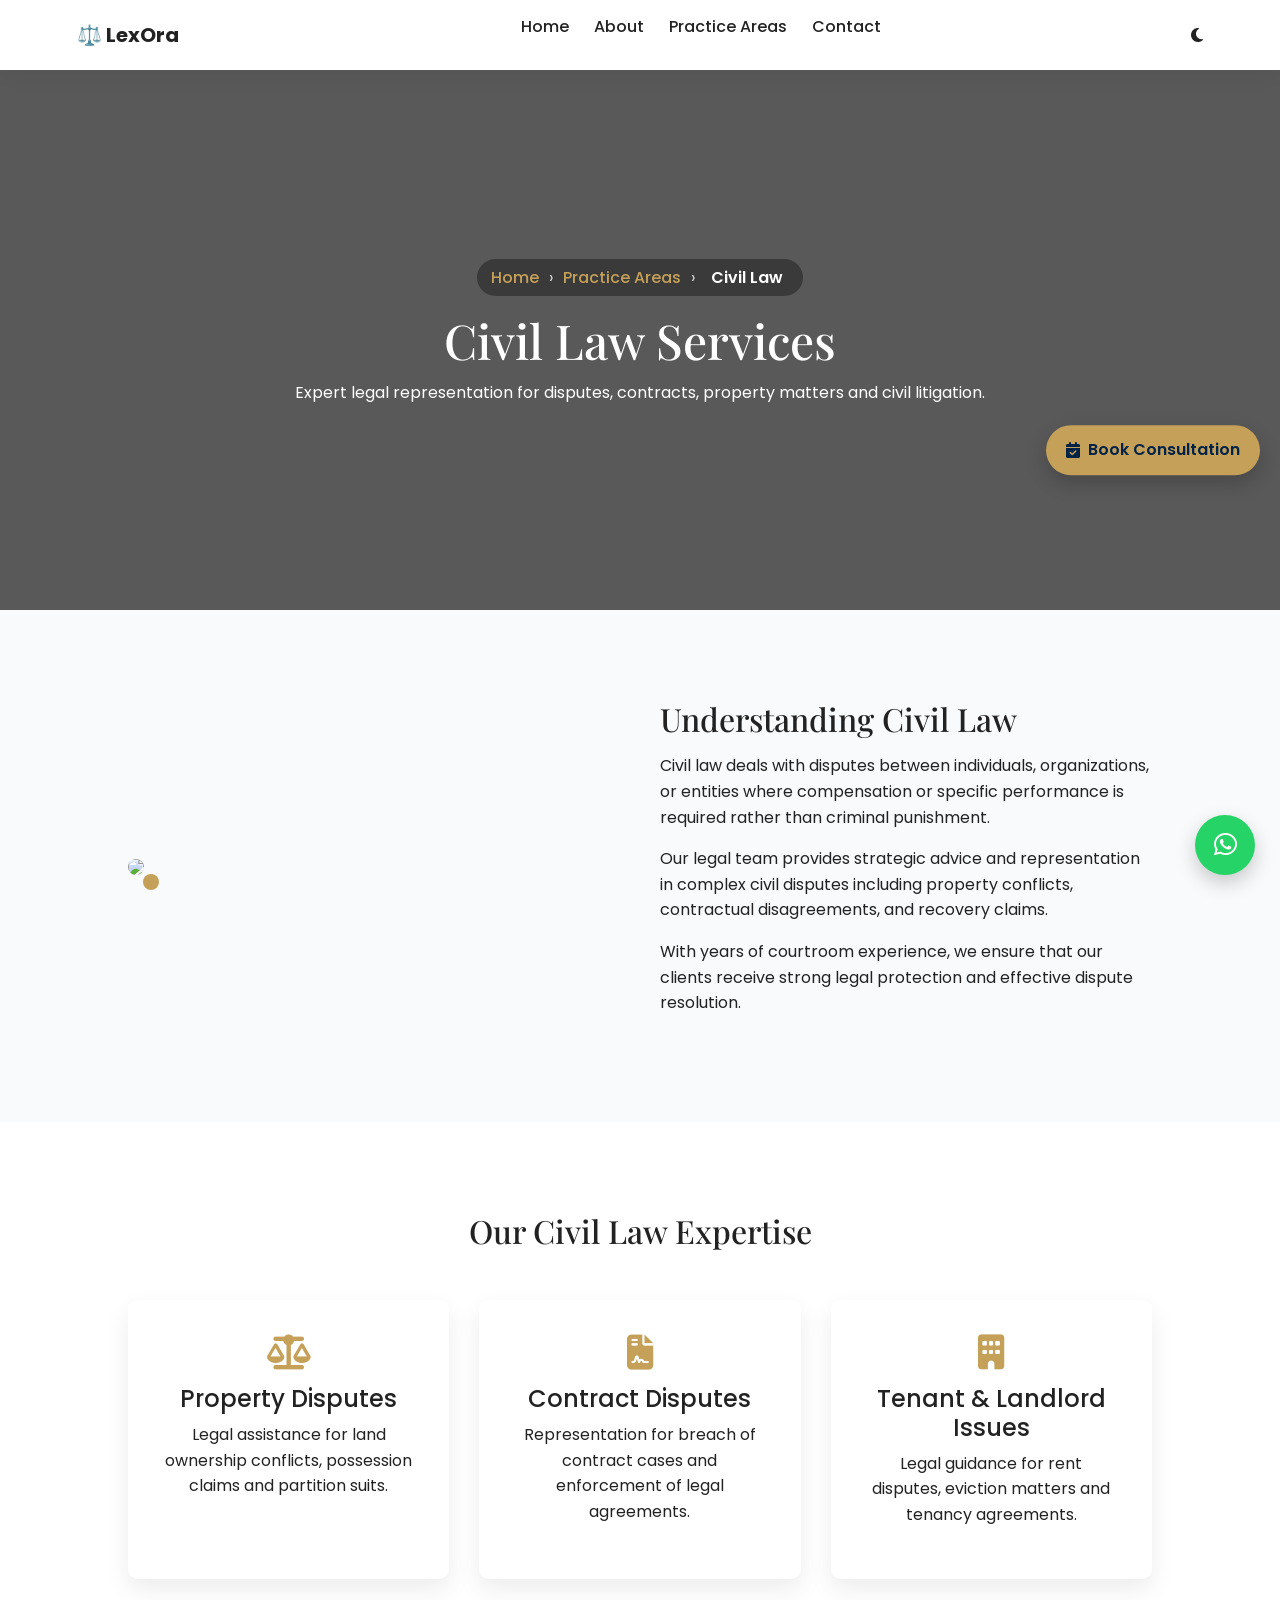
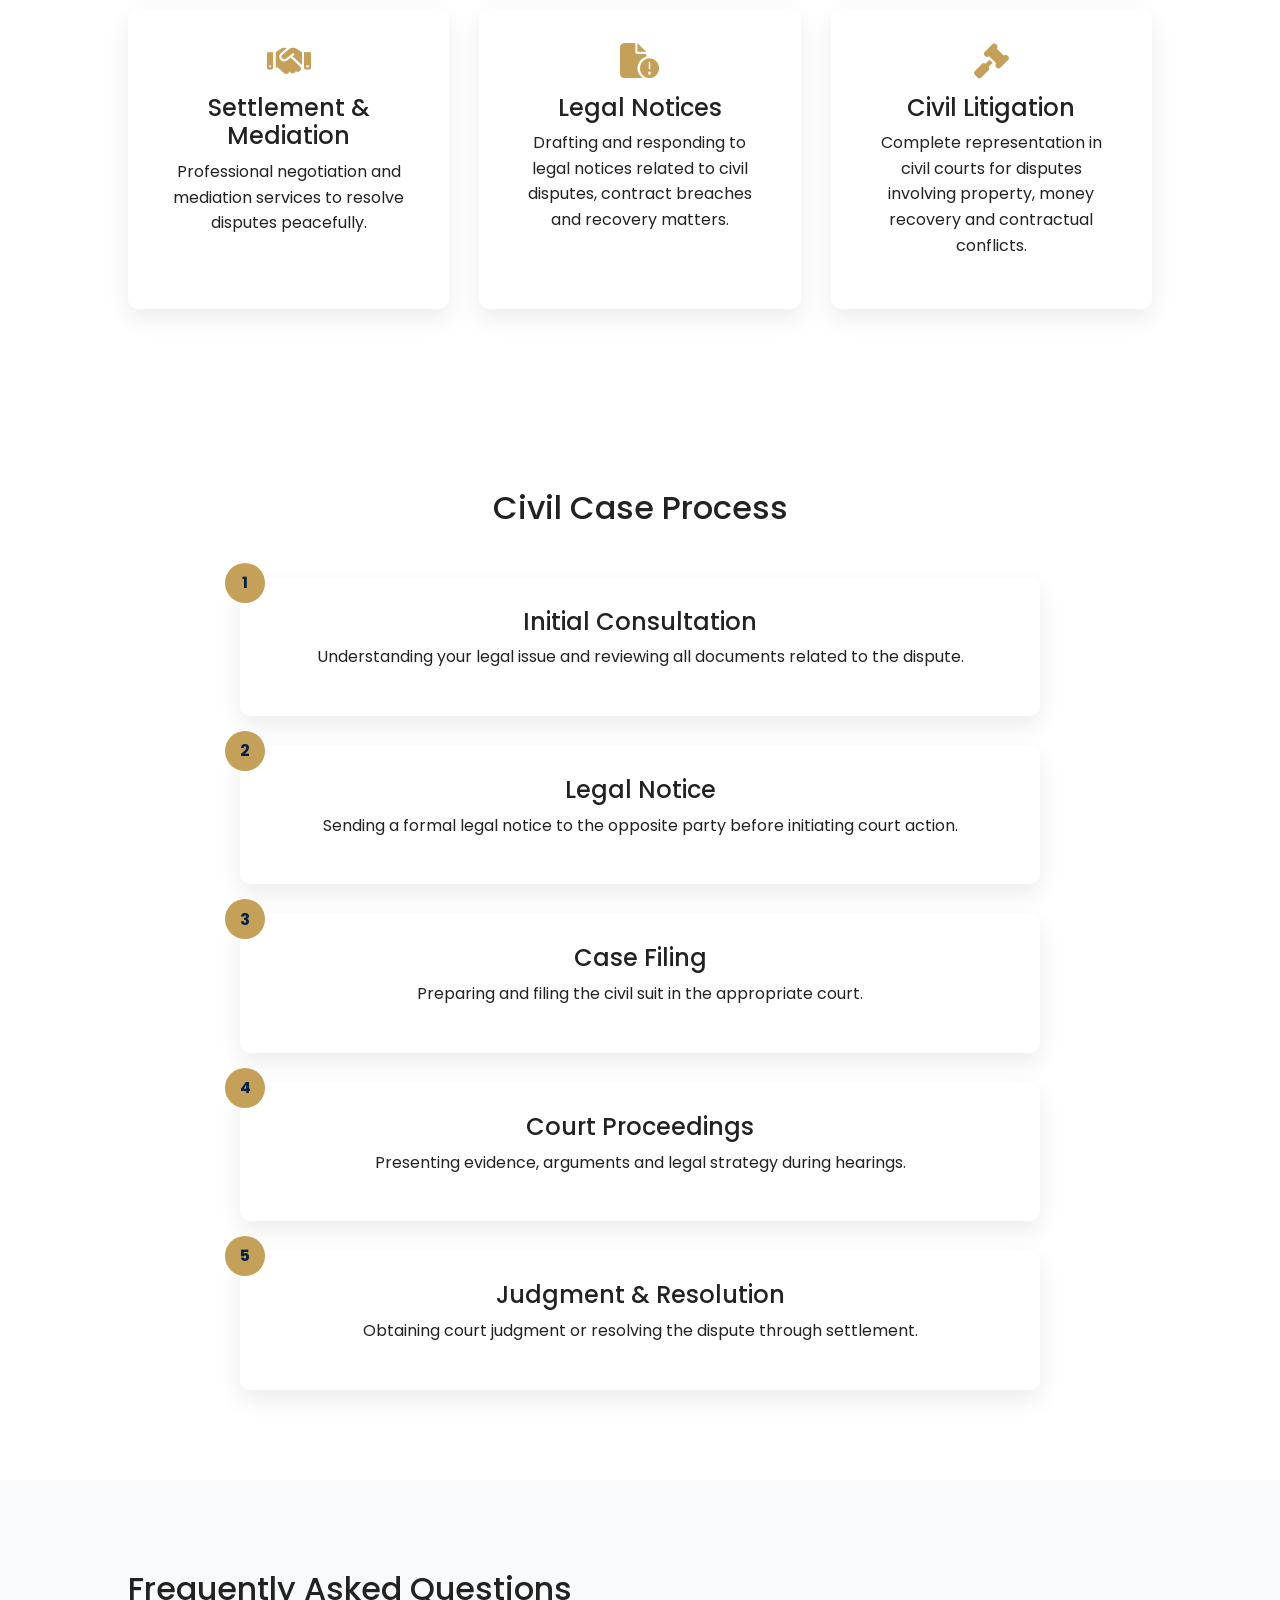
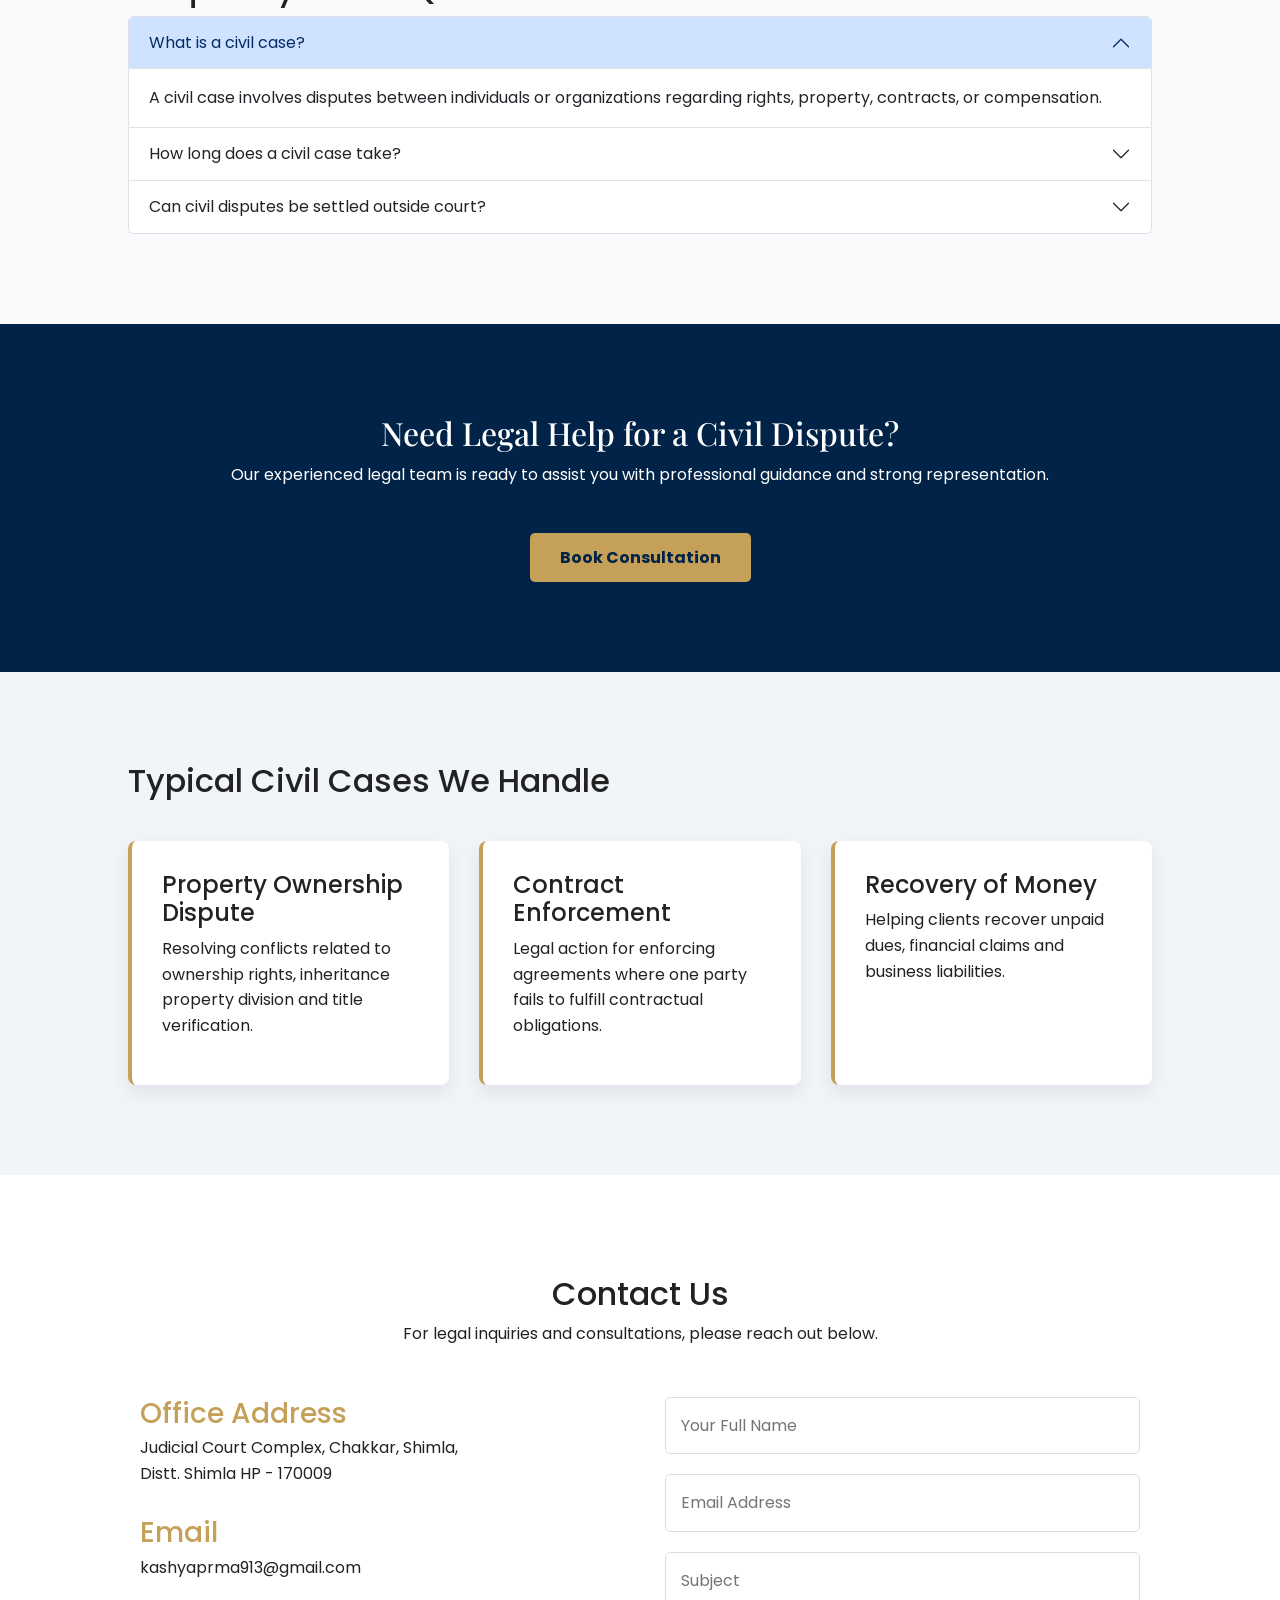
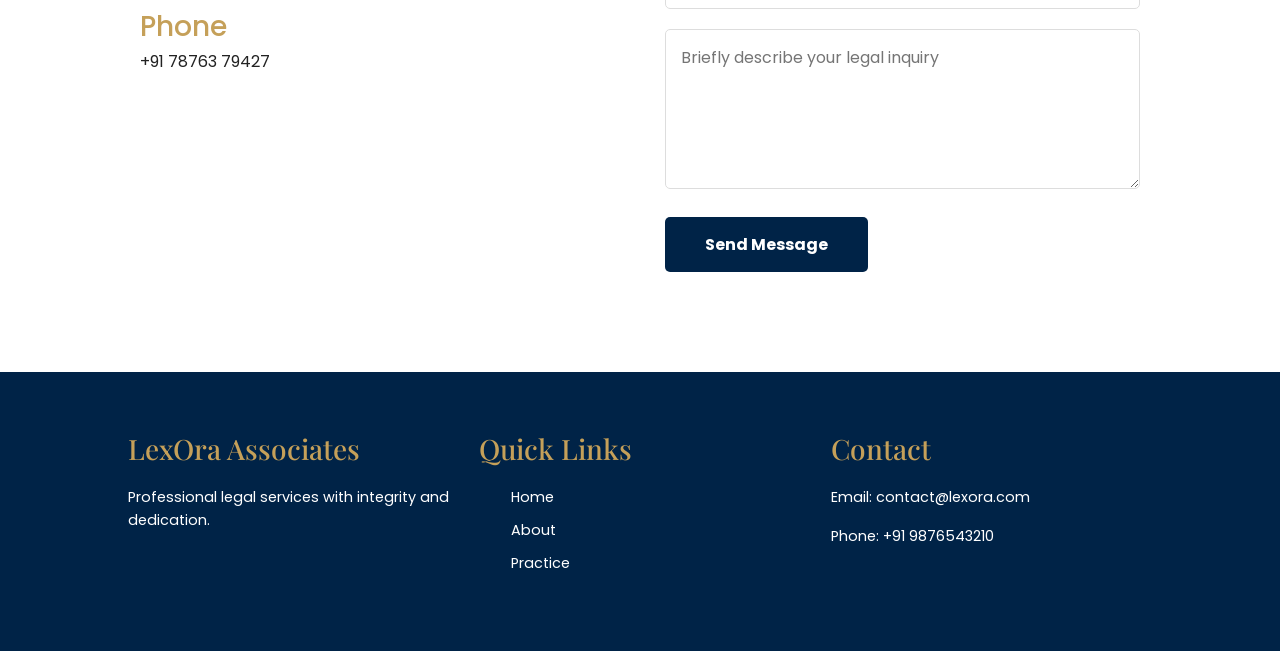
==== commit ab3332c3: "Fix HTML formatting issues in civil-law.html civil.css renamed as service.css" ====
--- a/civil-law.html
+++ b/civil-law.html
@@ -28,7 +28,7 @@
     <!-- Floating Menu CSS -->
     <link rel="stylesheet" href="css/mobile-floating-menu.css">
     <!-- Page Specific CSS -->
-    <link rel="stylesheet" href="css/civil.css">
+    <link rel="stylesheet" href="css/service.css">
 
 </head>
 <body>
@@ -257,3 +257,4 @@
 </body>
 </html>
 
+
--- a/css/service.css
+++ b/css/service.css
@@ -0,0 +1,284 @@
+/* CIVIL HERO */
+
+.civil-hero{
+height:60vh;
+background:url("images/civil-law.jpg") center/cover no-repeat;
+position:relative;
+display:flex;
+align-items:center;
+justify-content:center;
+text-align:center;
+color:white;
+margin-top:70px;
+}
+
+.civil-overlay{
+position:absolute;
+top:0;
+left:0;
+width:100%;
+height:100%;
+background:rgba(0,0,0,0.65);
+}
+
+.civil-content{
+position:relative;
+max-width:700px;
+}
+
+.civil-content h1{
+font-family:'Playfair Display',serif;
+font-size:48px;
+margin-bottom:10px;
+}
+
+/* CIVIL ABOUT */
+
+.civil-about{
+padding:90px 10%;
+background:#f8fafc;
+}
+
+body.dark .civil-about{
+background:#0f172a;
+}
+
+.civil-about-grid{
+display:grid;
+grid-template-columns:repeat(auto-fit,minmax(300px,1fr));
+gap:40px;
+align-items:center;
+}
+
+.civil-about img{
+width:100%;
+border-radius:12px;
+box-shadow:15px 15px 0 #c5a059;
+}
+
+.civil-about h2{
+font-family:'Playfair Display',serif;
+margin-bottom:15px;
+}
+
+/* CIVIL SERVICES */
+
+.civil-services{
+padding:90px 10%;
+text-align:center;
+}
+
+.civil-services h2{
+font-family:'Playfair Display',serif;
+margin-bottom:50px;
+}
+
+.service-grid{
+display:grid;
+grid-template-columns:repeat(auto-fit,minmax(250px,1fr));
+gap:30px;
+}
+
+.service-card{
+background:white;
+padding:35px;
+border-radius:10px;
+box-shadow:0 10px 25px rgba(0,0,0,0.08);
+transition:0.4s;
+position:relative;
+overflow:hidden;
+}
+
+.service-card:hover{
+transform:translateY(-10px);
+box-shadow:0 15px 35px rgba(0,0,0,0.15);
+}
+
+/* GOLD TOP LINE EFFECT */
+
+.service-card::before{
+content:"";
+position:absolute;
+top:0;
+left:-100%;
+width:100%;
+height:4px;
+background:#c5a059;
+transition:0.4s;
+}
+
+.service-card:hover::before{
+left:0;
+}
+
+/* ICON ANIMATION */
+
+.service-card i{
+font-size:35px;
+color:#c5a059;
+margin-bottom:15px;
+transition:0.4s;
+}
+
+.service-card:hover i{
+transform:scale(1.2) rotate(5deg);
+}
+
+/* SOFT GOLD BACKGROUND */
+
+.service-card::after{
+content:"";
+position:absolute;
+bottom:0;
+right:0;
+width:0;
+height:0;
+background:rgba(197,160,89,0.08);
+transition:0.4s;
+border-radius:50%;
+}
+
+.service-card:hover::after{
+width:250%;
+height:250%;
+}
+
+body.dark .service-card{
+background:#1e293b;
+color:white;
+}
+
+/* CASE EXAMPLES */
+
+.case-section{
+padding:90px 10%;
+background:#f1f5f9;
+}
+
+body.dark .case-section{
+background:#020617;
+}
+
+.case-grid{
+display:grid;
+grid-template-columns:repeat(auto-fit,minmax(300px,1fr));
+gap:30px;
+margin-top:40px;
+}
+
+.case-card{
+background:white;
+padding:30px;
+border-left:4px solid #c5a059;
+border-radius:8px;
+box-shadow:0 8px 20px rgba(0,0,0,0.08);
+}
+
+body.dark .case-card{
+background:#1e293b;
+}
+
+
+/* BREADCRUMB */
+
+/* .breadcrumb{
+margin-bottom:15px;
+font-size:14px;
+letter-spacing:0.5px;
+} */
+
+.breadcrumb{
+display:inline-block;
+padding:6px 14px;
+background:rgba(0,0,0,0.35);
+border-radius:20px;
+}
+
+.breadcrumb a{
+color:#c5a059;
+text-decoration:none;
+font-weight:500;
+}
+
+.breadcrumb span{
+margin:0 6px;
+color:#ddd;
+}
+
+.breadcrumb .current{
+color:white;
+font-weight:600;
+}
+
+body.dark .breadcrumb span{
+color:#94a3b8;
+}
+/* CIVIL PROCESS TIMELINE */
+
+.civil-process{
+padding:90px 10%;
+text-align:center;
+}
+
+.timeline{
+margin-top:50px;
+display:grid;
+gap:30px;
+max-width:800px;
+margin-left:auto;
+margin-right:auto;
+}
+
+.timeline-item{
+background:white;
+padding:30px;
+border-radius:10px;
+box-shadow:0 10px 25px rgba(0,0,0,0.08);
+position:relative;
+}
+
+.timeline-number{
+position:absolute;
+top:-15px;
+left:-15px;
+width:40px;
+height:40px;
+background:#c5a059;
+color:#002347;
+border-radius:50%;
+display:flex;
+align-items:center;
+justify-content:center;
+font-weight:700;
+}
+
+/* FAQ */
+
+.civil-faq{
+padding:90px 10%;
+background:#f8fafc;
+}
+
+body.dark .civil-faq{
+background:#020617;
+}
+
+/* CTA */
+
+.civil-cta{
+padding:90px 10%;
+text-align:center;
+background:#002347;
+color:white;
+}
+
+.civil-cta h2{
+font-family:'Playfair Display',serif;
+margin-bottom:10px;
+}
+
+.civil-cta p{
+margin-bottom:25px;
+}
+
+
